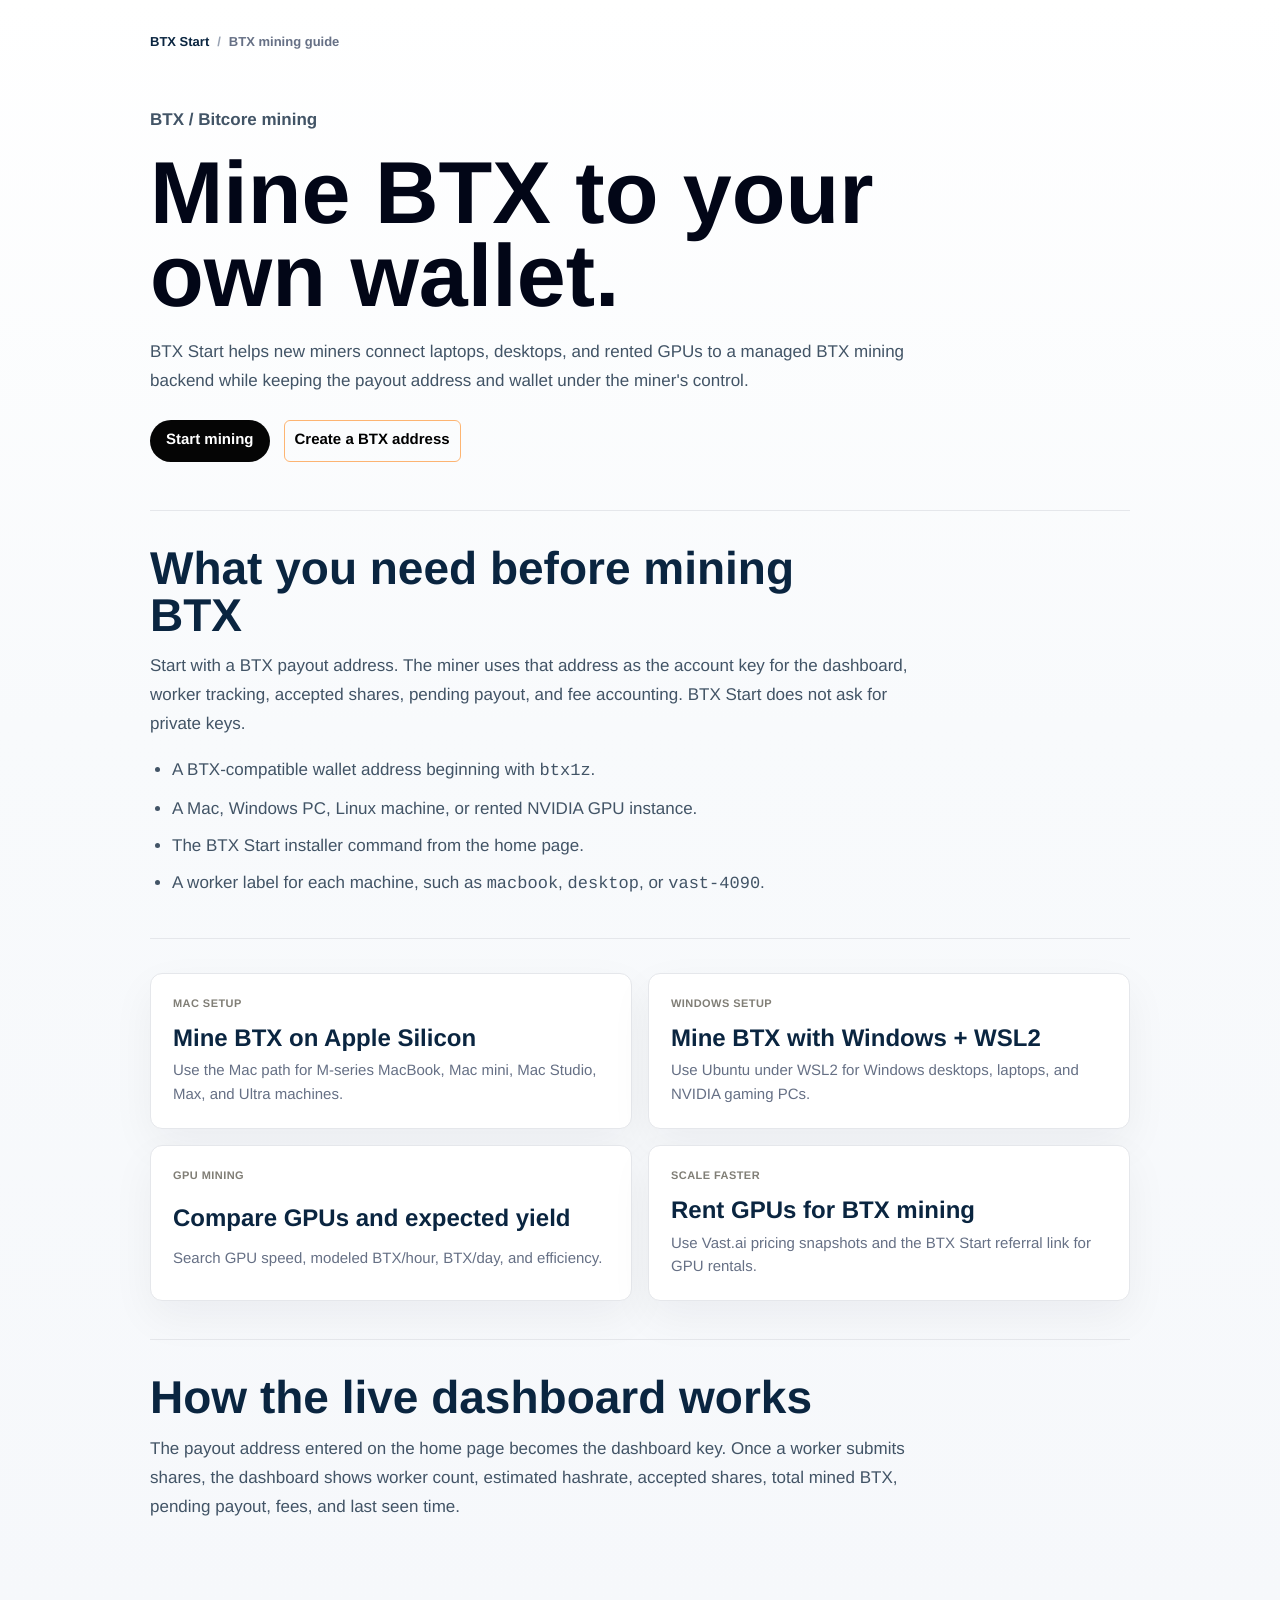
==== btx-mining.html @ f8bae94f "Add SEO landing pages for BTX mining" ====
<!doctype html>
<html lang="en">
  <head>
    <meta charset="utf-8">
    <meta name="viewport" content="width=device-width, initial-scale=1">
    <title>BTX Mining Guide | Mine Bitcore to Your Own Wallet</title>
    <meta
      name="description"
      content="A practical BTX / Bitcore mining guide covering wallets, Mac and Windows setup, GPU mining, rental GPUs, pool dashboard visibility, and self-custody."
    >
    <meta name="robots" content="index,follow,max-image-preview:large">
    <link rel="canonical" href="https://drinknile.com/btx-mining.html">
    <meta property="og:type" content="article">
    <meta property="og:url" content="https://drinknile.com/btx-mining.html">
    <meta property="og:title" content="BTX Mining Guide">
    <meta property="og:description" content="Learn how to mine BTX / Bitcore to your own wallet with BTX Start.">
    <meta property="og:image" content="https://drinknile.com/assets/og-image.png">
    <meta name="twitter:card" content="summary_large_image">
    <link rel="icon" href="assets/favicon.svg" type="image/svg+xml">
    <link rel="stylesheet" href="assets/styles.css">
    <script type="application/ld+json">
      {
        "@context": "https://schema.org",
        "@type": "Article",
        "@id": "https://drinknile.com/btx-mining.html#article",
        "headline": "BTX Mining Guide",
        "description": "A practical guide to BTX / Bitcore mining, wallets, local setup, GPUs, and rental GPU scaling.",
        "mainEntityOfPage": "https://drinknile.com/btx-mining.html",
        "dateModified": "2026-05-27",
        "author": {
          "@type": "Organization",
          "name": "BTX Start"
        },
        "publisher": {
          "@type": "Organization",
          "name": "BTX Start",
          "url": "https://drinknile.com/"
        }
      }
    </script>
    <script type="application/ld+json">
      {
        "@context": "https://schema.org",
        "@type": "BreadcrumbList",
        "itemListElement": [
          {
            "@type": "ListItem",
            "position": 1,
            "name": "BTX Start",
            "item": "https://drinknile.com/"
          },
          {
            "@type": "ListItem",
            "position": 2,
            "name": "BTX Mining Guide",
            "item": "https://drinknile.com/btx-mining.html"
          }
        ]
      }
    </script>
  </head>
  <body>
    <main class="seo-page">
      <article class="seo-article">
        <nav class="seo-breadcrumb" aria-label="Breadcrumb">
          <a href="/">BTX Start</a>
          <span>BTX mining guide</span>
        </nav>

        <header class="seo-hero">
          <p class="eyebrow">BTX / Bitcore mining</p>
          <h1>Mine BTX to your own wallet.</h1>
          <p>
            BTX Start helps new miners connect laptops, desktops, and rented GPUs to a managed BTX mining backend
            while keeping the payout address and wallet under the miner's control.
          </p>
          <div class="seo-actions">
            <a class="primary-link" href="/">Start mining</a>
            <a class="mini-link" href="WALLET_SETUP.md">Create a BTX address</a>
          </div>
        </header>

        <section>
          <h2>What you need before mining BTX</h2>
          <p>
            Start with a BTX payout address. The miner uses that address as the account key for the dashboard, worker
            tracking, accepted shares, pending payout, and fee accounting. BTX Start does not ask for private keys.
          </p>
          <ul class="seo-list">
            <li>A BTX-compatible wallet address beginning with <code>btx1z</code>.</li>
            <li>A Mac, Windows PC, Linux machine, or rented NVIDIA GPU instance.</li>
            <li>The BTX Start installer command from the home page.</li>
            <li>A worker label for each machine, such as <code>macbook</code>, <code>desktop</code>, or <code>vast-4090</code>.</li>
          </ul>
        </section>

        <section class="seo-grid">
          <a href="mine-btx-on-mac.html">
            <span class="metric-label">Mac setup</span>
            <strong>Mine BTX on Apple Silicon</strong>
            <p>Use the Mac path for M-series MacBook, Mac mini, Mac Studio, Max, and Ultra machines.</p>
          </a>
          <a href="mine-btx-on-windows.html">
            <span class="metric-label">Windows setup</span>
            <strong>Mine BTX with Windows + WSL2</strong>
            <p>Use Ubuntu under WSL2 for Windows desktops, laptops, and NVIDIA gaming PCs.</p>
          </a>
          <a href="btx-gpu-mining.html">
            <span class="metric-label">GPU mining</span>
            <strong>Compare GPUs and expected yield</strong>
            <p>Search GPU speed, modeled BTX/hour, BTX/day, and efficiency.</p>
          </a>
          <a href="rent-gpu-btx-mining.html">
            <span class="metric-label">Scale faster</span>
            <strong>Rent GPUs for BTX mining</strong>
            <p>Use Vast.ai pricing snapshots and the BTX Start referral link for GPU rentals.</p>
          </a>
        </section>

        <section>
          <h2>How the live dashboard works</h2>
          <p>
            The payout address entered on the home page becomes the dashboard key. Once a worker submits shares, the
            dashboard shows worker count, estimated hashrate, accepted shares, total mined BTX, pending payout, fees,
            and last seen time.
          </p>
        </section>
      </article>
    </main>
  </body>
</html>
---- assets/styles.css ----
:root {
  color-scheme: dark;
  --bg: #0b0f14;
  --bg-soft: #101720;
  --bg-panel: #151d26;
  --fg: #e8eef5;
  --muted: #9aa8b8;
  --quiet: #6f7d8b;
  --orange: #ff7b00;
  --orange-dark: #c65f00;
  --cyan: #34d3c8;
  --green: #5bd878;
  --amber: #d9a441;
  --line: #26313e;
  --line-strong: #3b4652;
  --shadow: rgba(0, 0, 0, 0.34);
  --max: 1120px;
}

.simple-main {
  background: var(--bg);
}

.simple-hero {
  width: min(1180px, calc(100% - 48px));
  margin: 0 auto;
  padding: 56px 0 34px;
  display: grid;
  grid-template-columns: minmax(0, 0.82fr) minmax(420px, 1.18fr);
  gap: 28px;
  align-items: start;
}

.simple-hero-copy {
  position: sticky;
  top: 86px;
  min-width: 0;
  padding-top: 18px;
}

.simple-hero h1 {
  max-width: 560px;
  margin-bottom: 16px;
  font-size: 54px;
  line-height: 1;
}

.simple-hero-copy > p:not(.eyebrow) {
  max-width: 560px;
  margin-bottom: 18px;
  color: #c8d2dd;
  font-size: 17px;
}

.backend-pill {
  display: flex;
  gap: 10px;
  align-items: flex-start;
  padding: 14px 16px;
  border: 1px solid rgba(52, 211, 200, 0.28);
  border-radius: 8px;
  background: rgba(52, 211, 200, 0.06);
  color: #c8d2dd;
}

.backend-pill strong {
  flex-shrink: 0;
  color: var(--fg);
}

.backend-pill.warning {
  border-color: rgba(217, 164, 65, 0.42);
  background: rgba(217, 164, 65, 0.08);
}

.backend-pill code {
  padding: 1px 5px;
  border: 1px solid var(--line);
  border-radius: 5px;
  background: #090d12;
}

.start-steps {
  display: grid;
  gap: 8px;
  margin: 0 0 18px;
  padding: 0;
  list-style: none;
}

.start-steps li {
  display: flex;
  align-items: center;
  gap: 10px;
  min-height: 42px;
}

.os-first-card {
  border-color: rgba(0, 0, 0, 0.1);
  background: #ffffff;
  box-shadow: 0 12px 34px rgba(0, 0, 0, 0.045);
}

.os-first-card:hover {
  border-color: rgba(249, 115, 22, 0.5);
  box-shadow: 0 12px 34px rgba(0, 0, 0, 0.045), 0 0 0 4px rgba(249, 115, 22, 0.1);
}

.os-first-card strong {
  color: #000000;
}

.os-first-card small {
  color: #666666;
}

.start-steps span {
  width: 28px;
  height: 28px;
  display: inline-flex;
  align-items: center;
  justify-content: center;
  border-radius: 50%;
  background: var(--orange);
  color: #ffffff;
  font-weight: 850;
}

.start-steps strong {
  color: var(--fg);
  font-size: 16px;
}

.mining-card {
  min-width: 0;
  padding: 22px;
  border: 1px solid var(--line-strong);
  border-radius: 8px;
  background: var(--bg-soft);
  box-shadow: 0 18px 60px var(--shadow);
}

.mining-card-header {
  display: flex;
  align-items: flex-start;
  justify-content: space-between;
  gap: 16px;
  margin-bottom: 18px;
}

.mining-card h2 {
  margin-bottom: 0;
  font-size: 28px;
  line-height: 1.08;
}

.fee-badge {
  flex-shrink: 0;
  display: inline-flex;
  align-items: center;
  min-height: 32px;
  padding: 0 10px;
  border: 1px solid rgba(91, 216, 120, 0.46);
  border-radius: 999px;
  color: var(--green);
  background: rgba(91, 216, 120, 0.08);
  font-weight: 700;
  white-space: nowrap;
}

.quick-links {
  display: flex;
  flex-wrap: wrap;
  gap: 12px;
  margin-top: 18px;
}

.quick-links a {
  color: var(--orange);
  font-weight: 700;
  text-decoration: none;
}

.quick-links a:hover {
  text-decoration: underline;
}

.status-strip,
.live-stats {
  width: min(1180px, calc(100% - 48px));
  margin: 0 auto;
  display: grid;
  grid-template-columns: repeat(4, minmax(0, 1fr));
  gap: 14px;
}

.status-strip {
  padding: 0 0 38px;
}

.status-strip article,
.live-stats article {
  min-width: 0;
  padding: 18px;
  border: 1px solid var(--line);
  border-radius: 8px;
  background: rgba(21, 29, 38, 0.72);
}

.status-strip strong,
.live-stats strong {
  display: block;
  margin-bottom: 8px;
  color: var(--fg);
  font-size: 25px;
  line-height: 1.08;
}

.status-strip article:first-child strong {
  color: var(--amber);
}

.status-strip p,
.live-stats p {
  margin-bottom: 0;
  color: var(--muted);
  font-size: 13px;
}

.reference-band {
  padding: 52px 24px;
  border-top: 1px solid var(--line);
  border-bottom: 1px solid var(--line);
  background: #0c1218;
}

.reference-band > .section-heading,
.reference-list {
  width: min(1180px, 100%);
  margin-right: auto;
  margin-left: auto;
}

.reference-list {
  display: grid;
  gap: 12px;
}

.reference-panel {
  border: 1px solid var(--line);
  border-radius: 8px;
  background: var(--bg-soft);
  overflow: hidden;
}

.reference-panel summary {
  min-height: 76px;
  display: grid;
  grid-template-columns: minmax(0, 1fr) auto;
  gap: 18px;
  align-items: center;
  padding: 18px 20px;
  cursor: pointer;
  list-style: none;
}

.reference-panel summary::-webkit-details-marker {
  display: none;
}

.reference-panel summary::after {
  content: "+";
  width: 34px;
  height: 34px;
  display: inline-flex;
  align-items: center;
  justify-content: center;
  border: 1px solid var(--line-strong);
  border-radius: 8px;
  color: var(--orange);
  font-weight: 800;
}

.reference-panel[open] summary::after {
  content: "-";
}

.reference-panel summary span {
  display: block;
  color: var(--fg);
  font-size: 18px;
  font-weight: 800;
}

.reference-panel summary small {
  display: block;
  margin-top: 4px;
  color: var(--muted);
  font-size: 13px;
}

.reference-content {
  display: grid;
  gap: 18px;
  padding: 0 20px 22px;
}

.filter-row {
  display: grid;
  grid-template-columns: minmax(260px, 1fr) minmax(180px, 240px);
  gap: 12px;
}

.filter-row label {
  display: grid;
  gap: 7px;
}

.filter-row span {
  color: var(--muted);
  font-size: 11px;
  font-weight: 700;
  letter-spacing: 0.08em;
  text-transform: uppercase;
}

.filter-row input,
.filter-row select {
  width: 100%;
  min-height: 44px;
  padding: 0 12px;
  border: 1px solid var(--line-strong);
  border-radius: 8px;
  background: #090d12;
  color: var(--fg);
  font: inherit;
}

.filter-row input:focus,
.filter-row select:focus {
  outline: none;
  border-color: var(--orange);
  box-shadow: 0 0 0 3px rgba(255, 123, 0, 0.14);
}

.backend-map {
  display: grid;
  grid-template-columns: repeat(4, minmax(0, 1fr));
  gap: 12px;
}

.backend-map article {
  min-width: 0;
  padding: 18px;
  border: 1px solid var(--line);
  border-radius: 8px;
  background: rgba(21, 29, 38, 0.72);
}

.backend-map span {
  display: block;
  margin-bottom: 12px;
  color: var(--orange);
  font: 700 12px/1 ui-monospace, "SF Mono", Menlo, Consolas, monospace;
}

.backend-map strong {
  display: block;
  margin-bottom: 7px;
  color: var(--fg);
}

.backend-map p,
.fine-print {
  margin-bottom: 0;
  color: var(--muted);
  font-size: 13px;
}

.live-stats {
  padding: 38px 0 54px;
}

@media (max-width: 980px) {
  .simple-hero,
  .status-strip,
  .live-stats {
    width: calc(100% - 32px);
  }

  .simple-hero {
    grid-template-columns: 1fr;
    padding-top: 36px;
  }

  .simple-hero-copy {
    position: static;
    padding-top: 0;
  }

  .simple-hero h1 {
    font-size: 42px;
  }

  .status-strip,
  .live-stats,
  .backend-map {
    grid-template-columns: repeat(2, minmax(0, 1fr));
  }
}

@media (max-width: 680px) {
  .simple-hero h1 {
    font-size: 36px;
  }

  .backend-pill,
  .mining-card-header {
    display: grid;
  }

  .status-strip,
  .live-stats,
  .backend-map,
  .filter-row {
    grid-template-columns: 1fr;
  }

  .reference-band {
    padding-right: 16px;
    padding-left: 16px;
  }

  .reference-panel summary {
    grid-template-columns: 1fr;
    gap: 12px;
  }
}

* {
  box-sizing: border-box;
}

html {
  scroll-behavior: smooth;
}

body {
  margin: 0;
  background: var(--bg);
  color: var(--fg);
  font: 15px/1.5 -apple-system, BlinkMacSystemFont, "Segoe UI", Roboto, Helvetica, Arial, sans-serif;
  overflow-x: hidden;
  text-rendering: optimizeLegibility;
}

a {
  color: inherit;
}

code,
pre,
table {
  font-family: ui-monospace, "SF Mono", Menlo, Consolas, monospace;
}

.topnav {
  position: sticky;
  top: 0;
  z-index: 20;
  display: flex;
  align-items: center;
  min-height: 60px;
  padding: 0 28px;
  gap: 24px;
  background: rgba(12, 17, 23, 0.88);
  border-bottom: 1px solid var(--line);
  backdrop-filter: blur(18px);
}

.brand,
.nav-links,
.nav-actions {
  display: flex;
  align-items: center;
}

.brand {
  gap: 10px;
  color: var(--fg);
  font-weight: 700;
  text-decoration: none;
  letter-spacing: 0;
}

.brand-mark {
  width: 14px;
  height: 14px;
  display: inline-block;
  background:
    linear-gradient(90deg, transparent 43%, rgba(0, 0, 0, 0.3) 43% 57%, transparent 57%),
    linear-gradient(0deg, transparent 43%, rgba(0, 0, 0, 0.3) 43% 57%, transparent 57%),
    var(--orange);
  box-shadow: 0 0 18px rgba(255, 123, 0, 0.45);
}

.nav-links {
  gap: 2px;
  flex: 1;
}

.nav-links a,
.nav-actions a {
  min-height: 42px;
  display: inline-flex;
  align-items: center;
  padding: 0 12px;
  color: var(--muted);
  text-decoration: none;
  font-size: 14px;
  border-radius: 6px;
}

.nav-links a:hover,
.nav-actions a:hover {
  color: var(--fg);
  background: rgba(255, 255, 255, 0.04);
}

.nav-links a[aria-current="page"] {
  color: var(--orange);
}

.nav-actions {
  gap: 4px;
}

.hero {
  position: relative;
  isolation: isolate;
  min-height: min(720px, 72vh);
  display: grid;
  align-items: center;
  overflow: hidden;
  border-bottom: 1px solid var(--line);
  background:
    linear-gradient(180deg, rgba(10, 14, 19, 0.4), var(--bg) 96%),
    #0c1117;
}

.hero-canvas {
  position: absolute;
  inset: 0;
  width: 100%;
  height: 100%;
  z-index: -2;
}

.hero::after {
  content: "";
  position: absolute;
  inset: 0;
  z-index: -1;
  background:
    linear-gradient(90deg, rgba(11, 15, 20, 0.96) 0%, rgba(11, 15, 20, 0.72) 48%, rgba(11, 15, 20, 0.88) 100%),
    repeating-linear-gradient(0deg, transparent 0 39px, rgba(255, 255, 255, 0.035) 40px);
  pointer-events: none;
}

.hero-shell {
  width: min(var(--max), calc(100% - 48px));
  margin: 0 auto;
  padding: 88px 0 122px;
}

.eyebrow {
  margin: 0 0 10px;
  color: var(--cyan);
  font-size: 12px;
  font-weight: 700;
  letter-spacing: 0.08em;
  text-transform: uppercase;
}

h1,
h2,
h3,
p {
  margin-top: 0;
}

h1 {
  max-width: 690px;
  margin-bottom: 18px;
  font-size: clamp(44px, 7vw, 78px);
  line-height: 0.96;
  letter-spacing: 0;
}

h2 {
  margin-bottom: 12px;
  font-size: clamp(28px, 4vw, 46px);
  line-height: 1.04;
  letter-spacing: 0;
}

h3 {
  margin-bottom: 8px;
  font-size: 17px;
  letter-spacing: 0;
}

.hero-copy {
  max-width: 640px;
  margin-bottom: 26px;
  color: #c8d2dd;
  font-size: 18px;
}

.hero-actions,
.link-row,
.footer-links {
  display: flex;
  align-items: center;
  flex-wrap: wrap;
  gap: 12px;
}

.button,
.icon-button {
  min-height: 44px;
  display: inline-flex;
  align-items: center;
  justify-content: center;
  padding: 0 18px;
  border-radius: 8px;
  font: inherit;
  font-weight: 700;
  text-decoration: none;
  cursor: pointer;
  transition: transform 150ms ease, background 150ms ease, border-color 150ms ease, color 150ms ease;
}

.button:hover,
.icon-button:hover {
  transform: translateY(-1px);
}

.button.primary {
  background: var(--orange);
  border: 1px solid var(--orange);
  color: #111820;
}

.button.primary:hover {
  background: #ff922e;
}

.button.secondary {
  background: rgba(255, 255, 255, 0.04);
  border: 1px solid var(--line-strong);
  color: var(--fg);
}

.button.secondary:hover {
  border-color: var(--cyan);
}

.hero-telemetry {
  position: absolute;
  right: max(24px, calc((100vw - var(--max)) / 2));
  bottom: 30px;
  width: min(520px, calc(100% - 48px));
  display: grid;
  grid-template-columns: repeat(3, 1fr);
  background: rgba(16, 23, 32, 0.76);
  border: 1px solid var(--line-strong);
  border-radius: 8px;
  box-shadow: 0 18px 48px var(--shadow);
  backdrop-filter: blur(14px);
}

.hero-telemetry div {
  min-width: 0;
  padding: 18px 18px 16px;
  border-right: 1px solid var(--line);
}

.hero-telemetry div:last-child {
  border-right: 0;
}

.metric-label {
  display: block;
  margin-bottom: 6px;
  color: var(--quiet);
  font-size: 11px;
  font-weight: 700;
  letter-spacing: 0.08em;
  text-transform: uppercase;
}

.hero-telemetry strong,
.stat-card strong {
  display: block;
  color: var(--fg);
  font-size: 30px;
  line-height: 1.05;
  letter-spacing: 0;
}

main {
  background:
    linear-gradient(180deg, rgba(255, 255, 255, 0.02), transparent 240px),
    var(--bg);
}

.band {
  padding: 74px 24px;
  border-bottom: 1px solid var(--line);
}

.section-inner {
  width: min(var(--max), 100%);
  margin: 0 auto;
}

.section-heading {
  max-width: 720px;
  margin-bottom: 28px;
}

.section-heading p,
.split-heading p,
.fact-list p,
.reason-card p,
.footer p {
  color: var(--muted);
}

.section-heading.compact {
  margin-bottom: 24px;
}

.quickstart {
  background: var(--bg-soft);
}

.local-band {
  background:
    linear-gradient(90deg, rgba(52, 211, 200, 0.04), transparent 48%),
    #0b1016;
}

.mac-band {
  background:
    linear-gradient(90deg, rgba(91, 216, 120, 0.045), transparent 46%),
    #0c1218;
}

.operational-band {
  background:
    linear-gradient(90deg, rgba(52, 211, 200, 0.04), transparent 46%),
    #0a0f15;
}

.treasury-band {
  background:
    linear-gradient(90deg, rgba(255, 123, 0, 0.05), transparent 44%),
    #101720;
}

.flow-grid {
  display: grid;
  grid-template-columns: repeat(4, minmax(0, 1fr));
  gap: 12px;
  margin-bottom: 22px;
}

.flow-grid article,
.friction-grid article {
  min-width: 0;
  padding: 16px;
  background: rgba(21, 29, 38, 0.72);
  border: 1px solid var(--line);
  border-radius: 8px;
}

.flow-grid span {
  display: block;
  margin-bottom: 10px;
  color: var(--orange);
  font: 700 12px/1 ui-monospace, "SF Mono", Menlo, Consolas, monospace;
}

.flow-grid strong {
  display: block;
  margin-bottom: 6px;
  color: var(--fg);
}

.flow-grid p {
  margin-bottom: 0;
  color: var(--muted);
  font-size: 13px;
}

.friction-grid {
  display: grid;
  grid-template-columns: repeat(4, minmax(0, 1fr));
  gap: 12px;
  margin-bottom: 22px;
}

.friction-grid article {
  border-color: rgba(52, 211, 200, 0.26);
}

.friction-grid strong {
  display: block;
  margin-bottom: 6px;
  color: var(--cyan);
}

.friction-grid p {
  margin-bottom: 0;
  color: var(--muted);
  font-size: 13px;
}

.command-panel {
  display: grid;
  grid-template-columns: 1fr auto;
  align-items: stretch;
  gap: 10px;
  padding: 12px;
  background: #090d12;
  border: 1px solid var(--line-strong);
  border-radius: 8px;
  box-shadow: 0 18px 60px var(--shadow);
}

.command-block {
  display: grid;
  gap: 10px;
  margin-top: 16px;
}

.command-block h3 {
  margin-bottom: 4px;
}

.command-block p {
  max-width: 760px;
  margin-bottom: 0;
  color: var(--muted);
}

.os-first {
  display: grid;
  grid-template-columns: repeat(2, minmax(0, 1fr));
  gap: 12px;
  margin-bottom: 14px;
}

.os-first-card {
  min-width: 0;
  display: grid;
  gap: 8px;
  padding: 18px;
  border: 1px solid var(--line-strong);
  border-radius: 8px;
  background: var(--bg-panel);
  color: var(--fg);
  text-decoration: none;
}

.os-first-card:hover {
  border-color: var(--orange);
  box-shadow: 0 0 0 3px rgba(255, 123, 0, 0.12);
}

.os-first-card span {
  color: var(--orange);
  font-size: 13px;
  font-weight: 850;
  letter-spacing: 0.08em;
  text-transform: uppercase;
}

.os-first-card strong {
  display: block;
  color: var(--fg);
  font-size: 26px;
  line-height: 1.05;
}

.os-first-card small {
  color: var(--muted);
  font-size: 13px;
  line-height: 1.4;
}

.wallet-first {
  display: grid;
  grid-template-columns: minmax(0, 1fr) auto;
  gap: 16px;
  align-items: center;
  margin-bottom: 16px;
  padding: 16px;
  background: rgba(255, 123, 0, 0.06);
  border: 1px solid rgba(255, 123, 0, 0.26);
  border-radius: 8px;
}

.wallet-first h3 {
  margin-bottom: 6px;
}

.wallet-first p {
  margin-bottom: 0;
  color: var(--muted);
  font-size: 13px;
}

.primary-link {
  min-height: 42px;
  display: inline-flex;
  align-items: center;
  justify-content: center;
  padding: 0 16px;
  border-radius: 8px;
  background: var(--orange);
  color: #ffffff;
  font-weight: 800;
  text-decoration: none;
  white-space: nowrap;
}

.primary-link:hover {
  background: var(--orange-dark);
}

.address-builder {
  display: grid;
  gap: 8px;
  margin-bottom: 14px;
}

.address-builder.compact-input {
  max-width: 420px;
}

.address-builder span {
  color: var(--muted);
  font-size: 11px;
  font-weight: 700;
  letter-spacing: 0.08em;
  text-transform: uppercase;
}

.address-builder input {
  width: 100%;
  min-height: 46px;
  padding: 0 14px;
  border: 1px solid var(--line-strong);
  border-radius: 8px;
  background: #090d12;
  color: var(--fg);
  font: 14px/1.4 ui-monospace, "SF Mono", Menlo, Consolas, monospace;
  outline: none;
}

.address-builder input:focus {
  border-color: var(--orange);
  box-shadow: 0 0 0 3px rgba(255, 123, 0, 0.14);
}

.address-builder small {
  color: var(--quiet);
  font-size: 12px;
}

.address-builder[data-valid="false"] small {
  color: var(--amber);
}

.address-builder[data-valid="true"] small {
  color: var(--green);
}

.command-panel code {
  min-width: 0;
  display: flex;
  align-items: center;
  padding: 14px 16px;
  overflow-x: auto;
  color: #dce7f2;
  white-space: nowrap;
}

.icon-button {
  border: 1px solid var(--line-strong);
  background: var(--bg-panel);
  color: var(--fg);
}

.icon-button[data-copied="true"] {
  border-color: rgba(91, 216, 120, 0.8);
  color: var(--green);
}

.personal-dashboard {
  display: grid;
  gap: 14px;
  margin-top: 18px;
  padding: 18px;
  background: rgba(21, 29, 38, 0.72);
  border: 1px solid var(--line);
  border-radius: 8px;
}

.personal-dashboard-header {
  display: flex;
  align-items: start;
  justify-content: space-between;
  gap: 14px;
}

.personal-dashboard-header h3 {
  margin-bottom: 0;
}

.personal-dashboard > p {
  margin-bottom: 0;
  color: var(--muted);
  font-size: 13px;
}

.dashboard-metrics {
  display: grid;
  grid-template-columns: repeat(3, minmax(0, 1fr));
  gap: 10px;
}

.dashboard-metrics article {
  min-width: 0;
  padding: 14px;
  background: #090d12;
  border: 1px solid var(--line);
  border-radius: 8px;
}

.dashboard-metrics strong {
  display: block;
  color: var(--fg);
  font-size: 18px;
  line-height: 1.15;
  overflow-wrap: anywhere;
}

.dashboard-worker-list {
  display: grid;
  gap: 8px;
  min-height: 44px;
  padding: 12px;
  color: var(--muted);
  background: #090d12;
  border: 1px solid var(--line);
  border-radius: 8px;
  font-size: 13px;
}

.dashboard-worker-list div {
  display: flex;
  align-items: center;
  justify-content: space-between;
  gap: 10px;
  padding-bottom: 8px;
  border-bottom: 1px solid var(--line);
}

.dashboard-worker-list div:last-child {
  padding-bottom: 0;
  border-bottom: 0;
}

.dashboard-worker-list strong {
  color: var(--fg);
  overflow-wrap: anywhere;
}

.link-row {
  margin-top: 16px;
}

.link-row a,
.text-link,
.footer-links a {
  color: var(--orange);
  font-weight: 700;
  text-decoration: none;
}

.link-row a:hover,
.text-link:hover,
.footer-links a:hover {
  text-decoration: underline;
}

.stats-band {
  background: #0c1218;
}

.agent-band {
  background:
    linear-gradient(90deg, rgba(255, 123, 0, 0.045), transparent 42%),
    #0a0f15;
}

.tracking-band {
  background: #0c1218;
}

.transparency-band {
  background:
    linear-gradient(90deg, rgba(52, 211, 200, 0.035), transparent 42%),
    #0b1016;
}

.fee-model-band {
  background:
    linear-gradient(90deg, rgba(255, 123, 0, 0.055), transparent 45%),
    #101720;
}

.operating-model-band {
  background:
    linear-gradient(90deg, rgba(91, 216, 120, 0.04), transparent 46%),
    #0b1016;
}

.release-band {
  background:
    linear-gradient(90deg, rgba(91, 216, 120, 0.04), transparent 44%),
    #0c1218;
}

.gpu-ranking-band {
  background:
    linear-gradient(90deg, rgba(52, 211, 200, 0.045), transparent 44%),
    #0a0f15;
}

.vast-band {
  background:
    linear-gradient(90deg, rgba(255, 123, 0, 0.05), transparent 46%),
    #0c1117;
}

.local-grid,
.mac-grid {
  display: grid;
  grid-template-columns: repeat(3, minmax(0, 1fr));
  gap: 14px;
  margin-bottom: 18px;
}

.os-setup-grid {
  grid-template-columns: repeat(2, minmax(0, 1fr));
}

.setup-choice-grid {
  display: grid;
  grid-template-columns: repeat(2, minmax(0, 1fr));
  gap: 14px;
}

.setup-choice-card {
  min-width: 0;
  padding: 18px;
  background: var(--bg-panel);
  border: 1px solid var(--line);
  border-radius: 8px;
}

.setup-choice-card strong {
  display: block;
  margin-bottom: 8px;
  color: var(--fg);
  font-size: 24px;
  line-height: 1.05;
}

.setup-choice-card p {
  margin-bottom: 12px;
  color: var(--muted);
}

.local-card,
.mac-card {
  min-width: 0;
  padding: 22px;
  background: var(--bg-panel);
  border: 1px solid var(--line);
  border-radius: 8px;
}

.local-card.emphasis,
.mac-card.emphasis {
  border-color: rgba(91, 216, 120, 0.5);
  box-shadow: inset 0 0 0 1px rgba(91, 216, 120, 0.12);
}

.mac-card.warning {
  border-color: rgba(217, 164, 65, 0.48);
}

.local-card strong,
.mac-card strong {
  display: block;
  margin-bottom: 10px;
  color: var(--cyan);
  font-size: 30px;
  line-height: 1;
}

.local-card.emphasis strong,
.mac-card.emphasis strong {
  color: var(--green);
}

.mac-card.warning strong {
  color: var(--amber);
}

.local-card p,
.mac-card p {
  margin-bottom: 0;
  color: var(--muted);
}

.setup-list {
  display: grid;
  gap: 8px;
  margin: 14px 0 0;
  padding-left: 20px;
  color: var(--muted);
  font-size: 14px;
  line-height: 1.55;
}

.setup-list li::marker {
  color: var(--orange);
  font-weight: 800;
}

.local-card code,
.mac-card code {
  padding: 2px 5px;
  border: 1px solid var(--line);
  border-radius: 5px;
  background: #090d12;
  color: #dce7f2;
  white-space: nowrap;
}

.local-steps {
  display: grid;
  grid-template-columns: repeat(4, minmax(0, 1fr));
  gap: 12px;
  margin-bottom: 18px;
}

.local-steps article {
  min-width: 0;
  padding: 18px;
  background: rgba(21, 29, 38, 0.72);
  border: 1px solid var(--line);
  border-radius: 8px;
}

.local-steps span {
  display: block;
  margin-bottom: 12px;
  color: var(--orange);
  font: 700 12px/1 ui-monospace, "SF Mono", Menlo, Consolas, monospace;
}

.local-steps h3 {
  margin-bottom: 6px;
}

.local-steps p {
  margin-bottom: 0;
  color: var(--muted);
  font-size: 13px;
}

.local-command-grid {
  display: grid;
  grid-template-columns: repeat(2, minmax(0, 1fr));
  gap: 16px;
}

.local-command-grid .command-block {
  margin-top: 0;
}

.os-command-grid {
  display: grid;
  grid-template-columns: repeat(2, minmax(0, 1fr));
  gap: 16px;
}

.setup-os-panel {
  min-width: 0;
  padding: 20px;
  background: rgba(21, 29, 38, 0.72);
  border: 1px solid var(--line);
  border-radius: 8px;
}

.setup-os-panel-header {
  margin-bottom: 14px;
}

.setup-os-panel-header h3 {
  margin-bottom: 0;
}

.setup-os-panel .command-block:first-of-type {
  margin-top: 0;
}

.setup-os-panel > summary {
  display: grid;
  grid-template-columns: minmax(0, 1fr) auto;
  gap: 10px;
  align-items: center;
  cursor: pointer;
  list-style: none;
}

.setup-os-panel > summary::-webkit-details-marker {
  display: none;
}

.setup-os-panel > summary::after {
  content: "+";
  width: 28px;
  height: 28px;
  display: inline-flex;
  align-items: center;
  justify-content: center;
  border: 1px solid var(--line);
  border-radius: 8px;
  color: var(--orange);
  font-weight: 850;
}

.setup-os-panel[open] > summary::after {
  content: "-";
}

.setup-os-panel > summary span {
  color: var(--fg);
  font-weight: 850;
}

.setup-os-panel > summary small {
  color: var(--muted);
}

.os-command-grid.compact .command-block {
  margin-top: 16px;
}

.mac-steps {
  margin-top: 4px;
}

.tracking-grid {
  display: grid;
  grid-template-columns: repeat(4, minmax(0, 1fr));
  gap: 14px;
}

.status-grid,
.treasury-grid,
.tracker-grid,
.seo-faq-grid,
.profile-metrics,
.vast-summary {
  display: grid;
  grid-template-columns: repeat(3, minmax(0, 1fr));
  gap: 14px;
}

.seo-faq-grid {
  grid-template-columns: repeat(2, minmax(0, 1fr));
}

.seo-faq-grid article {
  min-width: 0;
  padding: 22px;
  background: var(--bg-panel);
  border: 1px solid var(--line);
  border-radius: 8px;
}

.seo-faq-grid h3 {
  margin-bottom: 8px;
}

.seo-faq-grid p {
  margin-bottom: 0;
  color: var(--muted);
}

.profile-metrics,
.vast-summary {
  grid-template-columns: repeat(4, minmax(0, 1fr));
  margin-bottom: 14px;
}

.vast-summary {
  grid-template-columns: repeat(5, minmax(0, 1fr));
}

.status-card,
.treasury-card,
.tracker-grid article,
.profile-metric {
  min-width: 0;
  padding: 22px;
  background: var(--bg-panel);
  border: 1px solid var(--line);
  border-radius: 8px;
}

.treasury-card.highlight {
  border-color: rgba(255, 123, 0, 0.56);
  box-shadow: inset 0 0 0 1px rgba(255, 123, 0, 0.14);
}

.status-card.positive {
  border-color: rgba(91, 216, 120, 0.42);
}

.status-card.warning {
  border-color: rgba(217, 164, 65, 0.42);
}

.status-card strong {
  display: block;
  margin-bottom: 10px;
  font-size: 28px;
  line-height: 1;
}

.treasury-card strong {
  display: block;
  margin-bottom: 10px;
  color: var(--orange);
  font-size: 28px;
  line-height: 1;
}

.status-card.positive strong {
  color: var(--green);
}

.status-card.warning strong {
  color: var(--amber);
}

.status-card p,
.treasury-card p,
.tracker-grid p,
.profile-metric p {
  margin-bottom: 0;
  color: var(--muted);
}

.profile-metric strong {
  display: block;
  margin-bottom: 10px;
  color: var(--cyan);
  font-size: 28px;
  line-height: 1;
}

.treasury-card p + p {
  margin-top: 12px;
}

.treasury-card dl {
  display: grid;
  gap: 12px;
  margin: 16px 0 0;
}

.treasury-card dt {
  margin-bottom: 4px;
  color: var(--quiet);
  font-size: 11px;
  font-weight: 700;
  letter-spacing: 0.08em;
  text-transform: uppercase;
}

.treasury-card dd {
  min-width: 0;
  margin: 0;
}

.treasury-card code {
  display: block;
  width: 100%;
  max-width: 100%;
  overflow-x: auto;
  padding: 10px;
  border: 1px solid var(--line);
  border-radius: 6px;
  background: #090d12;
  color: #dce7f2;
  font-size: 12px;
  white-space: nowrap;
}

.personal-tracker {
  margin-top: 28px;
  padding-top: 28px;
  border-top: 1px solid var(--line);
}

.personal-tracker .section-heading {
  margin-bottom: 14px;
}

.personal-tracker h3 {
  margin-bottom: 0;
  font-size: 24px;
}

.tracker-grid code {
  min-width: 0;
  display: block;
  padding: 10px;
  overflow-x: auto;
  border: 1px solid var(--line);
  border-radius: 6px;
  background: #090d12;
  color: #dce7f2;
  font-size: 12px;
  white-space: nowrap;
}

.tracking-card {
  min-width: 0;
  min-height: 210px;
  display: flex;
  flex-direction: column;
  gap: 10px;
  padding: 20px;
  background: var(--bg-panel);
  border: 1px solid var(--line);
  border-radius: 8px;
}

.tracking-card p {
  margin-bottom: 0;
  color: var(--muted);
}

.tracking-card code {
  display: block;
  margin-top: auto;
  padding: 10px;
  overflow-x: auto;
  border: 1px solid var(--line);
  border-radius: 6px;
  background: #090d12;
  color: #dce7f2;
  font-size: 12px;
  white-space: nowrap;
}

.copy-row {
  display: grid;
  grid-template-columns: minmax(0, 1fr) auto;
  gap: 8px;
  align-items: stretch;
  margin-top: auto;
}

.copy-row code {
  margin-top: 0;
}

.mini-copy {
  min-height: 38px;
  padding: 0 12px;
  border: 1px solid var(--line-strong);
  border-radius: 6px;
  background: #111923;
  color: var(--fg);
  font: 700 12px/1 -apple-system, BlinkMacSystemFont, "Segoe UI", Roboto, Helvetica, Arial, sans-serif;
  cursor: pointer;
}

.mini-copy[data-copied="true"] {
  border-color: rgba(91, 216, 120, 0.8);
  color: var(--green);
}

.transparency-grid {
  display: grid;
  grid-template-columns: repeat(2, minmax(0, 1fr));
  gap: 14px;
}

.transparency-card {
  min-width: 0;
  padding: 22px;
  background: var(--bg-panel);
  border: 1px solid var(--line);
  border-radius: 8px;
}

.transparency-card *,
.transparency-card dl > div,
.transparency-card dd {
  min-width: 0;
}

.transparency-card ul,
.transparency-card dl {
  margin: 0;
}

.transparency-card ul {
  padding-left: 18px;
  color: var(--muted);
}

.transparency-card li {
  margin: 8px 0;
}

.transparency-card dl {
  display: grid;
  gap: 14px;
}

.transparency-card dt {
  margin-bottom: 4px;
  color: var(--quiet);
  font-size: 11px;
  font-weight: 700;
  letter-spacing: 0.08em;
  text-transform: uppercase;
}

.transparency-card dd {
  margin: 0;
  color: var(--fg);
}

.transparency-card dd code {
  display: block;
  width: 100%;
  max-width: 100%;
  overflow-x: auto;
  padding: 10px;
  border: 1px solid var(--line);
  border-radius: 6px;
  background: #090d12;
  color: #dce7f2;
  font-size: 12px;
  white-space: nowrap;
}

.service-list {
  padding-left: 0 !important;
  list-style: none;
}

.service-list li {
  display: flex;
  justify-content: space-between;
  gap: 16px;
  padding-bottom: 8px;
  border-bottom: 1px solid var(--line);
}

.service-list li:last-child {
  border-bottom: 0;
}

.service-list a {
  color: var(--orange);
  font-weight: 700;
  text-decoration: none;
}

.service-list span {
  color: var(--quiet);
}

.fee-model-grid {
  display: grid;
  grid-template-columns: repeat(3, minmax(0, 1fr));
  gap: 14px;
}

.operating-grid {
  display: grid;
  grid-template-columns: repeat(4, minmax(0, 1fr));
  gap: 14px;
  margin-bottom: 14px;
}

.fee-model-card,
.release-card,
.operating-card {
  min-width: 0;
  padding: 22px;
  background: var(--bg-panel);
  border: 1px solid var(--line);
  border-radius: 8px;
}

.release-grid {
  display: grid;
  grid-template-columns: repeat(3, minmax(0, 1fr));
  gap: 14px;
  margin-bottom: 14px;
}

.release-card strong {
  display: block;
  margin-bottom: 10px;
  color: var(--green);
  font-size: 32px;
  line-height: 1;
}

.release-card p {
  margin-bottom: 0;
  color: var(--muted);
}

.fee-model-card.emphasis {
  border-color: rgba(255, 123, 0, 0.62);
  box-shadow: inset 0 0 0 1px rgba(255, 123, 0, 0.18);
}

.operating-card.emphasis {
  border-color: rgba(91, 216, 120, 0.58);
  box-shadow: inset 0 0 0 1px rgba(91, 216, 120, 0.16);
}

.fee-model-card strong,
.operating-card strong {
  display: block;
  margin-bottom: 10px;
  color: var(--fg);
  font-size: 34px;
  line-height: 1;
}

.fee-model-card.emphasis strong {
  color: var(--orange);
}

.operating-card.emphasis strong {
  color: var(--green);
}

.fee-model-card p,
.operating-card p {
  margin-bottom: 0;
  color: var(--muted);
}

.formula-panel {
  margin-top: 14px;
  padding: 22px;
  background: #090d12;
  border: 1px solid var(--line);
  border-radius: 8px;
}

.compact-formula {
  margin-bottom: 16px;
}

.formula-panel p {
  color: var(--muted);
}

.formula-panel p:last-child {
  margin-bottom: 0;
}

.formula-panel code {
  padding: 2px 6px;
  border: 1px solid var(--line);
  border-radius: 5px;
  background: #111923;
  color: #dce7f2;
  white-space: nowrap;
}

.elasticity-row {
  display: grid;
  grid-template-columns: repeat(4, minmax(0, 1fr));
  gap: 8px;
  margin: 16px 0;
}

.elasticity-row span {
  min-width: 0;
  padding: 10px;
  border: 1px solid var(--line);
  border-radius: 6px;
  color: var(--cyan);
  font: 700 12px/1.2 ui-monospace, "SF Mono", Menlo, Consolas, monospace;
  text-align: center;
}

.gpu-ranking-controls {
  display: grid;
  grid-template-columns: minmax(260px, 1fr) minmax(170px, 220px) auto;
  gap: 14px;
  align-items: end;
  margin: 18px 0 14px;
}

.gpu-ranking-controls label {
  display: grid;
  gap: 8px;
}

.gpu-ranking-controls label span {
  color: var(--quiet);
  font-size: 11px;
  font-weight: 700;
  letter-spacing: 0.08em;
  text-transform: uppercase;
}

.gpu-ranking-controls input,
.gpu-ranking-controls select {
  width: 100%;
  min-height: 44px;
  padding: 0 12px;
  border: 1px solid var(--line-strong);
  border-radius: 8px;
  background: #090d12;
  color: var(--fg);
  font: inherit;
  outline: none;
}

.gpu-ranking-controls input:focus,
.gpu-ranking-controls select:focus {
  border-color: var(--cyan);
  box-shadow: 0 0 0 3px rgba(52, 211, 200, 0.12);
}

.gpu-table table {
  min-width: 1040px;
}

.operating-table table {
  min-width: 920px;
}

.vast-table table {
  min-width: 1060px;
}

.operating-table td strong,
.operating-table td span {
  display: block;
}

.operating-table td strong {
  margin-bottom: 4px;
  color: var(--fg);
}

.operating-table td span {
  color: var(--quiet);
  font-size: 12px;
}

.gpu-table td strong,
.gpu-table td span,
.gpu-table td small {
  display: block;
}

.gpu-table td strong {
  margin-bottom: 4px;
  color: var(--fg);
}

.gpu-table td span {
  color: var(--quiet);
}

.gpu-table td small {
  margin-top: 4px;
  color: var(--quiet);
}

.confidence {
  width: fit-content;
  padding: 4px 7px;
  border: 1px solid rgba(52, 211, 200, 0.28);
  border-radius: 999px;
  color: var(--cyan) !important;
  font: 700 11px/1 ui-monospace, "SF Mono", Menlo, Consolas, monospace;
  text-transform: uppercase;
}

.agent-loop {
  display: grid;
  gap: 12px;
}

.agent-loop article {
  display: grid;
  grid-template-columns: 44px 1fr;
  column-gap: 16px;
  padding: 18px;
  background: rgba(21, 29, 38, 0.78);
  border: 1px solid var(--line);
  border-radius: 8px;
}

.agent-loop span {
  grid-row: span 2;
  color: var(--orange);
  font: 700 13px/1 ui-monospace, "SF Mono", Menlo, Consolas, monospace;
}

.agent-loop h3 {
  margin-bottom: 5px;
}

.agent-loop p {
  margin-bottom: 0;
  color: var(--muted);
}

.split-heading {
  display: flex;
  align-items: end;
  justify-content: space-between;
  gap: 24px;
  margin-bottom: 24px;
}

.status-text {
  margin: 0;
  color: var(--quiet);
  font-size: 13px;
  text-align: right;
}

.stat-grid,
.reason-grid {
  display: grid;
  grid-template-columns: repeat(4, minmax(0, 1fr));
  gap: 14px;
}

.stat-card,
.reason-card,
.fact-list article {
  min-width: 0;
  padding: 22px;
  background: var(--bg-panel);
  border: 1px solid var(--line);
  border-radius: 8px;
}

.stat-card {
  min-height: 142px;
  display: flex;
  flex-direction: column;
  justify-content: space-between;
}

.stat-card:nth-child(2) strong {
  color: var(--orange);
}

.stat-card:nth-child(3) strong {
  color: var(--cyan);
}

.stat-card:nth-child(4) strong {
  color: var(--green);
}

.two-column {
  display: grid;
  grid-template-columns: minmax(260px, 0.85fr) minmax(0, 1.15fr);
  gap: 56px;
  align-items: start;
}

.sticky-heading {
  position: sticky;
  top: 92px;
  margin-bottom: 0;
}

.fact-list {
  display: grid;
  gap: 14px;
}

.fact-list article {
  background: transparent;
}

.fact-list h3,
.reason-card h3 {
  color: var(--fg);
}

.reason-grid {
  grid-template-columns: repeat(2, minmax(0, 1fr));
}

.reason-card {
  min-height: 164px;
}

.tuning-band {
  background: var(--bg-soft);
}

.table-wrap {
  width: 100%;
  max-width: 100%;
  overflow-x: auto;
  overflow-y: hidden;
  border: 1px solid var(--line);
  border-radius: 8px;
}

.compatibility-table table {
  min-width: 780px;
}

table {
  width: 100%;
  min-width: 720px;
  border-collapse: collapse;
  background: #0d131a;
}

th,
td {
  padding: 14px 16px;
  border-bottom: 1px solid var(--line);
  text-align: left;
  font-size: 13px;
}

th {
  color: var(--quiet);
  background: #101720;
  font-size: 11px;
  font-weight: 700;
  letter-spacing: 0.08em;
  text-transform: uppercase;
}

.mini-link {
  display: inline-flex;
  align-items: center;
  justify-content: center;
  min-height: 34px;
  padding: 0 10px;
  border: 1px solid rgba(255, 123, 0, 0.55);
  border-radius: 6px;
  color: var(--orange);
  font-weight: 700;
  text-decoration: none;
  white-space: nowrap;
}

.mini-link:hover {
  border-color: var(--orange);
  background: rgba(255, 123, 0, 0.08);
}

tr:last-child td {
  border-bottom: 0;
}

.notice-band {
  padding: 34px 24px;
  background: #11171e;
}

.notice {
  display: flex;
  gap: 12px;
  align-items: center;
  color: #efd7a0;
}

.notice strong {
  color: var(--amber);
}

.footer {
  width: min(var(--max), calc(100% - 48px));
  margin: 0 auto;
  padding: 34px 0 44px;
  color: var(--muted);
  font-size: 13px;
}

.footer-links {
  margin-bottom: 10px;
}

@media (prefers-reduced-motion: reduce) {
  html {
    scroll-behavior: auto;
  }

  *,
  *::before,
  *::after {
    animation-duration: 1ms !important;
    transition-duration: 1ms !important;
  }
}

@media (max-width: 920px) {
  .topnav {
    position: static;
    flex-wrap: wrap;
    padding: 12px 18px;
    gap: 8px 18px;
  }

  .nav-links {
    order: 3;
    flex-basis: 100%;
    overflow-x: auto;
  }

  .nav-actions {
    margin-left: auto;
  }

  .hero {
    min-height: 690px;
  }

  .hero-shell {
    width: min(var(--max), calc(100% - 36px));
    padding: 64px 0 172px;
  }

  .hero-telemetry {
    left: 18px;
    right: 18px;
    bottom: 24px;
    width: auto;
  }

  .stat-grid,
  .tracking-grid,
  .local-grid,
  .os-setup-grid,
  .setup-choice-grid,
  .mac-grid,
  .local-steps,
  .local-command-grid,
  .os-command-grid,
  .status-grid,
  .treasury-grid,
  .tracker-grid,
  .seo-faq-grid,
  .profile-metrics,
  .vast-summary,
  .flow-grid,
  .friction-grid,
  .fee-model-grid,
  .operating-grid,
  .release-grid,
  .elasticity-row {
    grid-template-columns: repeat(2, minmax(0, 1fr));
  }

  .two-column,
  .reason-grid,
  .gpu-ranking-controls {
    grid-template-columns: 1fr;
  }

  .sticky-heading {
    position: static;
  }
}

@media (max-width: 620px) {
  body {
    font-size: 14px;
  }

  .topnav {
    padding: 10px 14px;
  }

  .nav-actions {
    width: 100%;
    margin-left: 0;
  }

  .nav-links a,
  .nav-actions a {
    min-height: 36px;
    padding: 0 8px;
    font-size: 13px;
  }

  .hero {
    min-height: 790px;
  }

  .hero-shell {
    width: min(var(--max), calc(100% - 28px));
    padding: 42px 0 292px;
  }

  h1 {
    font-size: 42px;
  }

  h2 {
    font-size: 30px;
  }

  .hero-copy {
    font-size: 16px;
  }

  .hero-actions {
    align-items: stretch;
    flex-direction: column;
    max-width: 320px;
  }

  .hero-telemetry {
    grid-template-columns: 1fr;
  }

  .hero-telemetry div {
    border-right: 0;
    border-bottom: 1px solid var(--line);
    padding: 14px 16px;
  }

  .hero-telemetry div:last-child {
    border-bottom: 0;
  }

  .band {
    padding: 54px 16px;
  }

  .command-panel {
    grid-template-columns: 1fr;
  }

  .command-panel code {
    padding: 12px;
  }

  .os-first {
    grid-template-columns: 1fr;
  }

  .wallet-first {
    grid-template-columns: 1fr;
  }

  .primary-link {
    width: 100%;
  }

  .personal-dashboard-header {
    display: grid;
  }

  .dashboard-metrics {
    grid-template-columns: 1fr;
  }

  .dashboard-worker-list div {
    display: grid;
  }

  .split-heading {
    display: block;
  }

  .status-text {
    margin-top: 10px;
    text-align: left;
  }

  .stat-grid,
  .tracking-grid,
  .local-grid,
  .os-setup-grid,
  .setup-choice-grid,
  .mac-grid,
  .local-steps,
  .local-command-grid,
  .os-command-grid,
  .status-grid,
  .treasury-grid,
  .tracker-grid,
  .seo-faq-grid,
  .profile-metrics,
  .vast-summary,
  .flow-grid,
  .friction-grid,
  .transparency-grid,
  .fee-model-grid,
  .operating-grid,
  .release-grid,
  .elasticity-row {
    grid-template-columns: 1fr;
  }

  .copy-row {
    grid-template-columns: 1fr;
  }

  .notice {
    align-items: flex-start;
    flex-direction: column;
  }

  .footer {
    width: calc(100% - 32px);
  }
}

/* Final black/white polish layer. */
:root {
  color-scheme: light;
  --bg: #f7f7f4;
  --bg-soft: #ffffff;
  --bg-panel: #ffffff;
  --fg: #080808;
  --muted: #5f5f5f;
  --quiet: #8a8a8a;
  --orange: #f97316;
  --orange-dark: #d95f0e;
  --cyan: #111111;
  --green: #111111;
  --amber: #f97316;
  --line: #e8e8e2;
  --line-strong: #d8d8d0;
  --shadow: rgba(0, 0, 0, 0.08);
}

body {
  background:
    radial-gradient(circle at 80% 0%, rgba(249, 115, 22, 0.055), transparent 28%),
    var(--bg);
  color: var(--fg);
  font-family: "Inter", "RF Dewi", -apple-system, BlinkMacSystemFont, "Segoe UI", sans-serif;
}

code,
pre,
table {
  font-family: "SF Mono", "Roboto Mono", ui-monospace, Menlo, Consolas, monospace;
}

.topnav {
  background: rgba(247, 247, 244, 0.9);
  border-bottom-color: rgba(0, 0, 0, 0.08);
  backdrop-filter: blur(22px);
}

.brand {
  color: #000000;
  font-weight: 800;
}

.brand-mark {
  position: relative;
  width: 20px;
  height: 20px;
  border: 2px solid #0a0a0a;
  border-radius: 50%;
  background: transparent;
  box-shadow: none;
  transform: rotate(-22deg);
}

.brand-mark::after {
  content: "";
  position: absolute;
  top: -8px;
  left: 8px;
  width: 3px;
  height: 34px;
  border-radius: 999px;
  background: #0a0a0a;
}

.brand-mark::before {
  content: "";
  position: absolute;
  right: -2px;
  bottom: 1px;
  z-index: 1;
  width: 5px;
  height: 5px;
  border-radius: 50%;
  background: var(--orange);
}

.nav-links a,
.nav-actions a {
  color: #616161;
  font-weight: 650;
}

.nav-links a:hover,
.nav-actions a:hover {
  color: #000000;
  background: rgba(0, 0, 0, 0.045);
}

.nav-links a[aria-current="page"] {
  color: #000000;
  background: #ffffff;
  box-shadow: inset 0 0 0 1px var(--line);
}

.simple-main,
.reference-band,
.quickstart,
.local-band,
.mac-band,
.operational-band,
.treasury-band,
.stats-band,
.agent-band,
.tracking-band,
.transparency-band,
.fee-model-band,
.operating-model-band,
.release-band,
.gpu-ranking-band,
.vast-band,
.tuning-band {
  background: transparent;
}

.simple-hero {
  padding: 76px 0 38px;
  gap: 40px;
}

.simple-hero-copy {
  top: 96px;
  padding-top: 26px;
}

.eyebrow {
  color: var(--orange);
  font-size: 11px;
  font-weight: 800;
  letter-spacing: 0.12em;
}

.simple-hero h1,
h1 {
  max-width: 620px;
  color: #000000;
  font-size: clamp(46px, 6vw, 76px);
  line-height: 0.96;
  font-weight: 900;
}

.simple-hero-copy > p:not(.eyebrow),
.section-heading p,
.split-heading p,
.fact-list p,
.reason-card p,
.footer p {
  color: var(--muted);
}

.simple-hero-copy > p:not(.eyebrow) {
  max-width: 610px;
  color: #3f3f3f;
  font-size: 21px;
  line-height: 1.45;
}

.start-steps span {
  background: #000000;
  color: #ffffff;
}

.start-steps strong {
  color: #111111;
}

.backend-pill {
  border-color: rgba(0, 0, 0, 0.1);
  background: #ffffff;
  color: #333333;
  box-shadow: 0 12px 34px rgba(0, 0, 0, 0.045);
}

.backend-pill.warning,
.notice,
.note {
  border-color: rgba(249, 115, 22, 0.24);
  background: #fff8f2;
  color: #4f3525;
}

.backend-pill code,
.local-card code,
.mac-card code,
.setup-choice-card code,
.setup-list code,
.setup-os-panel p code {
  border-color: #ddddd5;
  background: #f3f3ef;
  color: #111111;
}

.mining-card {
  padding: 28px;
  border: 1px solid rgba(0, 0, 0, 0.1);
  border-radius: 18px;
  background: rgba(255, 255, 255, 0.92);
  box-shadow: 0 24px 80px rgba(0, 0, 0, 0.1);
}

.mining-card h2,
h2,
h3 {
  color: #000000;
}

.mining-card h2 {
  font-size: 31px;
  font-weight: 850;
}

h3 {
  font-weight: 750;
}

.fee-badge,
.confidence {
  border-color: rgba(249, 115, 22, 0.28);
  background: #fff4ea;
  color: var(--orange-dark);
}

.address-builder span,
.filter-row span,
.metric-label {
  color: #7a7a7a;
}

.address-builder input,
.filter-row input,
.filter-row select {
  min-height: 50px;
  border: 1px solid #dcdcd4;
  background: #fbfbf8;
  color: #000000;
  border-radius: 12px;
}

.address-builder input:focus,
.filter-row input:focus,
.filter-row select:focus {
  border-color: var(--orange);
  box-shadow: 0 0 0 4px rgba(249, 115, 22, 0.12);
}

.address-builder small,
.command-block p,
.wallet-first p,
.personal-dashboard > p,
.status-strip p,
.live-stats p,
.flow-grid p,
.friction-grid p,
.setup-choice-card p,
.local-card p,
.mac-card p,
.setup-list,
.seo-faq-grid p,
.treasury-card p,
.tracker-grid p,
.profile-metric p,
.fine-print {
  color: #666666;
}

.address-builder[data-valid="false"] small,
.status-strip article:first-child strong,
.status-card.warning strong,
.mac-card.warning strong {
  color: var(--orange-dark);
}

.address-builder[data-valid="true"] small {
  color: #1d1d1d;
}

.command-panel {
  border: 1px solid #111111;
  border-radius: 16px;
  background: #050505;
  box-shadow: 0 18px 50px rgba(0, 0, 0, 0.16);
}

.command-panel code {
  color: #f6f6f1;
}

.personal-dashboard,
.dashboard-metrics article,
.dashboard-worker-list {
  border-color: rgba(0, 0, 0, 0.09);
  background: #ffffff;
}

.wallet-first {
  border-color: rgba(249, 115, 22, 0.24);
  background: #fff8f2;
}

.primary-link {
  background: #000000;
  color: #ffffff;
}

.primary-link:hover {
  background: var(--orange);
}

.setup-os-panel > summary::after {
  border-color: #deded6;
  background: #f7f7f4;
}

.setup-os-panel > summary span {
  color: #000000;
}

.setup-os-panel > summary small {
  color: #666666;
}

.dashboard-worker-list div {
  border-color: rgba(0, 0, 0, 0.08);
}

.icon-button {
  border-color: rgba(255, 255, 255, 0.16);
  background: #ffffff;
  color: #000000;
  border-radius: 12px;
}

.icon-button:hover {
  background: var(--orange);
  color: #ffffff;
  border-color: var(--orange);
}

.icon-button[data-copied="true"] {
  border-color: var(--orange);
  color: var(--orange-dark);
}

.quick-links a,
.link-row a,
.text-link,
.footer-links a,
.mini-link {
  color: #000000;
  text-decoration-color: rgba(249, 115, 22, 0.45);
  text-decoration-thickness: 2px;
  text-underline-offset: 4px;
}

.quick-links a:hover,
.link-row a:hover,
.text-link:hover,
.footer-links a:hover,
.mini-link:hover {
  color: var(--orange-dark);
}

.status-strip article,
.live-stats article,
.flow-grid article,
.friction-grid article,
.personal-dashboard,
.dashboard-metrics article,
.dashboard-worker-list,
.setup-choice-card,
.local-card,
.mac-card,
.setup-os-panel,
.seo-faq-grid article,
.status-card,
.treasury-card,
.tracker-grid article,
.profile-metric,
.backend-map article,
.reference-panel {
  border: 1px solid rgba(0, 0, 0, 0.09);
  border-radius: 16px;
  background: #ffffff;
  box-shadow: 0 10px 36px rgba(0, 0, 0, 0.045);
}

.reference-panel {
  border-radius: 18px;
  box-shadow: 0 12px 42px rgba(0, 0, 0, 0.045);
}

.status-strip strong,
.live-stats strong,
.dashboard-metrics strong,
.dashboard-worker-list strong,
.setup-choice-card strong,
.local-card strong,
.mac-card strong,
.setup-os-panel h3,
.status-card strong,
.treasury-card strong,
.profile-metric strong,
.tracker-grid strong,
.reference-panel summary span {
  color: #000000;
}

.local-card.emphasis,
.mac-card.emphasis,
.setup-os-panel,
.status-card.positive,
.treasury-card.highlight {
  border-color: rgba(249, 115, 22, 0.24);
  box-shadow: 0 10px 36px rgba(0, 0, 0, 0.045), inset 0 0 0 1px rgba(249, 115, 22, 0.08);
}

.reference-band {
  border-top: 1px solid rgba(0, 0, 0, 0.08);
  border-bottom: 1px solid rgba(0, 0, 0, 0.08);
}

.reference-panel summary small {
  color: #6f6f6f;
}

.reference-panel summary::after {
  border-color: #deded6;
  color: #000000;
  background: #f7f7f4;
}

.reference-panel[open] summary::after {
  color: var(--orange-dark);
}

.table-wrap {
  border-color: rgba(0, 0, 0, 0.09);
  border-radius: 16px;
  background: #ffffff;
}

table {
  background: #ffffff;
  color: #111111;
}

th {
  color: #717171;
  background: #f4f4f0;
}

td {
  border-bottom-color: #eeeeea;
}

td span,
td small {
  color: #737373;
}

.footer {
  color: #666666;
  border-top: 1px solid rgba(0, 0, 0, 0.08);
}

@media (max-width: 920px) {
  .topnav {
    background: #f7f7f4;
  }
}

/* Premium landing polish inspired by institutional crypto homepages. */
:root {
  --bg: #f6f8fb;
  --bg-soft: #ffffff;
  --bg-panel: #ffffff;
  --fg: #050505;
  --muted: #5d5d58;
  --quiet: #8c8a82;
  --orange: #f97316;
  --orange-dark: #c55308;
  --line: #e4e0d7;
  --line-strong: #d5d0c4;
  --shadow: rgba(5, 5, 5, 0.08);
}

html {
  background: var(--bg);
}

body {
  background: var(--bg);
  color: var(--fg);
  font-family: "Inter", -apple-system, BlinkMacSystemFont, "Segoe UI", sans-serif;
  font-feature-settings: "cv02", "cv03", "cv04", "cv11";
  -webkit-font-smoothing: antialiased;
  text-rendering: geometricPrecision;
}

.topnav {
  width: min(1180px, calc(100% - 32px));
  min-height: 70px;
  margin: 14px auto 0;
  padding: 0 16px 0 18px;
  border: 1px solid rgba(5, 5, 5, 0.08);
  border-radius: 8px;
  background: rgba(255, 255, 255, 0.86);
  box-shadow: 0 18px 60px rgba(5, 5, 5, 0.06);
}

.brand {
  font-size: 15px;
  font-weight: 760;
  letter-spacing: 0;
}

.nav-links {
  padding: 4px;
  border: 1px solid rgba(5, 5, 5, 0.07);
  border-radius: 999px;
  background: #f6f4ef;
}

.nav-links a,
.nav-actions a {
  min-height: 34px;
  padding: 0 13px;
  border-radius: 999px;
  color: #5d5d58;
  font-size: 13px;
  font-weight: 650;
}

.nav-links a[aria-current="page"],
.nav-links a:hover,
.nav-actions a:hover {
  color: #050505;
  background: #ffffff;
  box-shadow: 0 5px 18px rgba(5, 5, 5, 0.06);
}

.nav-actions a:last-child {
  color: #ffffff;
  background: #050505;
}

.simple-hero {
  width: min(1180px, calc(100% - 32px));
  min-height: calc(100svh - 118px);
  padding: 72px 0 34px;
  grid-template-columns: minmax(0, 0.9fr) minmax(440px, 1.1fr);
  gap: 52px;
  align-items: center;
}

.simple-hero-copy {
  top: 96px;
  padding-top: 0;
}

.eyebrow {
  margin-bottom: 18px;
  color: var(--orange-dark);
  font-size: 12px;
  font-weight: 720;
  letter-spacing: 0;
  text-transform: none;
}

.simple-hero h1,
h1 {
  max-width: 690px;
  margin-bottom: 22px;
  color: #050505;
  font-size: clamp(52px, 7vw, 92px);
  font-weight: 760;
  line-height: 0.93;
  letter-spacing: 0;
}

.simple-hero-copy > p:not(.eyebrow) {
  max-width: 620px;
  margin-bottom: 24px;
  color: #3d3d39;
  font-size: clamp(19px, 2.1vw, 24px);
  line-height: 1.36;
  font-weight: 520;
}

.hero-proof {
  display: grid;
  grid-template-columns: repeat(3, minmax(0, 1fr));
  gap: 1px;
  margin: 0 0 24px;
  overflow: hidden;
  border: 1px solid rgba(5, 5, 5, 0.08);
  border-radius: 8px;
  background: rgba(5, 5, 5, 0.08);
}

.hero-proof article {
  min-width: 0;
  padding: 16px;
  background: rgba(255, 255, 255, 0.72);
}

.hero-proof strong {
  display: block;
  margin-bottom: 3px;
  color: #050505;
  font-size: clamp(20px, 2.1vw, 30px);
  font-weight: 760;
  line-height: 1;
}

.hero-proof span {
  display: block;
  color: #706f68;
  font-size: 12px;
  font-weight: 650;
}

.start-steps {
  gap: 6px;
  margin-bottom: 20px;
}

.start-steps li {
  min-height: 36px;
}

.start-steps span {
  width: 24px;
  height: 24px;
  background: #050505;
  font-size: 12px;
  font-weight: 760;
}

.start-steps strong {
  color: #1f1f1d;
  font-size: 15px;
  font-weight: 650;
}

.backend-pill {
  padding: 16px;
  border-radius: 8px;
  border-color: rgba(5, 5, 5, 0.08);
  background: rgba(255, 255, 255, 0.72);
  box-shadow: none;
}

.backend-pill.live {
  border-color: rgba(249, 115, 22, 0.28);
  background: #fff8f1;
}

.mining-card {
  padding: 30px;
  border-radius: 8px;
  border-color: rgba(5, 5, 5, 0.08);
  background: rgba(255, 255, 255, 0.94);
  box-shadow: 0 34px 100px rgba(5, 5, 5, 0.12);
}

.mining-card-header {
  margin-bottom: 22px;
}

.mining-card h2 {
  font-size: clamp(28px, 3vw, 40px);
  font-weight: 760;
  line-height: 0.98;
  letter-spacing: 0;
}

.metric-label,
.address-builder span,
.filter-row span {
  color: #807e76;
  font-size: 11px;
  font-weight: 720;
  letter-spacing: 0.04em;
}

.fee-badge,
.confidence {
  min-height: 34px;
  padding: 0 12px;
  border-radius: 999px;
  border-color: rgba(249, 115, 22, 0.22);
  background: #fff4e8;
  color: var(--orange-dark);
  font-size: 12px;
  font-weight: 720;
}

.os-first-card {
  border-radius: 8px;
  border-color: rgba(5, 5, 5, 0.08);
  background: #ffffff;
  box-shadow: none;
  transition: border-color 160ms ease, background 160ms ease, transform 160ms ease;
}

.os-first-card:hover {
  border-color: rgba(249, 115, 22, 0.56);
  background: #ffffff;
  transform: translateY(-1px);
  box-shadow: none;
}

.os-first-card span {
  color: var(--orange-dark);
  font-size: 11px;
  font-weight: 720;
  letter-spacing: 0.04em;
}

.os-first-card strong {
  font-size: clamp(24px, 2.7vw, 34px);
  font-weight: 760;
  letter-spacing: 0;
}

.wallet-first {
  border-radius: 8px;
  border-color: rgba(249, 115, 22, 0.22);
  background: #fff8f1;
}

.wallet-first h3,
.command-block h3,
.personal-dashboard-header h3 {
  font-weight: 720;
}

.primary-link {
  min-height: 42px;
  border-radius: 999px;
  background: #050505;
  font-weight: 720;
}

.address-builder input,
.filter-row input,
.filter-row select {
  border-radius: 8px;
  border-color: rgba(5, 5, 5, 0.12);
  background: #ffffff;
  box-shadow: inset 0 1px 0 rgba(5, 5, 5, 0.02);
}

.command-panel {
  border-radius: 8px;
  border-color: #050505;
  background: #050505;
  box-shadow: none;
}

.command-panel code {
  color: #fbfaf7;
  font-weight: 650;
}

.icon-button {
  border-radius: 999px;
  border-color: rgba(5, 5, 5, 0.12);
  color: #050505;
  background: #ffffff;
  font-weight: 720;
}

.command-panel .icon-button {
  border-color: rgba(255, 255, 255, 0.22);
  color: #ffffff;
  background: rgba(255, 255, 255, 0.1);
}

.personal-dashboard {
  padding: 18px 0 0;
  border: 0;
  border-top: 1px solid rgba(5, 5, 5, 0.08);
  border-radius: 0;
  background: transparent;
  box-shadow: none;
}

.dashboard-metrics article,
.dashboard-worker-list {
  border-radius: 8px;
  border-color: rgba(5, 5, 5, 0.08);
  background: #ffffff;
  box-shadow: none;
}

.dashboard-metrics strong,
.dashboard-worker-list strong {
  font-weight: 760;
}

.quick-links a {
  font-weight: 650;
}

.status-strip {
  width: min(1180px, calc(100% - 32px));
  padding-bottom: 52px;
}

.status-strip article,
.live-stats article,
.setup-choice-card,
.setup-os-panel,
.seo-faq-grid article,
.treasury-card,
.tracker-grid article,
.profile-metric,
.reference-panel,
.table-wrap {
  border-radius: 8px;
  border-color: rgba(5, 5, 5, 0.08);
  background: rgba(255, 255, 255, 0.82);
  box-shadow: none;
}

.status-strip strong,
.live-stats strong,
.profile-metric strong,
.treasury-card strong {
  font-weight: 760;
}

.status-strip article:first-child strong {
  color: #050505;
}

.reference-band {
  padding: 64px 24px;
  border-top: 1px solid rgba(5, 5, 5, 0.08);
  border-bottom: 1px solid rgba(5, 5, 5, 0.08);
  background: #f6f8fb;
}

.section-heading h2,
.reference-panel summary span {
  letter-spacing: 0;
  font-weight: 760;
}

.reference-panel summary {
  min-height: 82px;
}

.reference-panel summary::after {
  border-radius: 999px;
}

th {
  background: #f8fafc;
  color: #77746c;
}

.footer {
  background: #f6f8fb;
}

@media (max-width: 920px) {
  .topnav,
  .simple-hero,
  .status-strip,
  .live-stats {
    width: calc(100% - 24px);
  }

  .simple-hero {
    min-height: auto;
    padding-top: 42px;
    gap: 28px;
  }

  .hero-proof {
    grid-template-columns: 1fr;
  }
}

/* Cool fintech pass: neutral Stripe-like surfaces and higher hero start. */
:root {
  --bg: #f6f8fb;
  --bg-soft: #ffffff;
  --bg-panel: #ffffff;
  --fg: #05070a;
  --muted: #475467;
  --quiet: #667085;
  --orange: #0a2540;
  --orange-dark: #0a2540;
  --line: #e5e7eb;
  --line-strong: #d0d5dd;
  --shadow: rgba(15, 23, 42, 0.08);
}

html,
body {
  background: #f6f8fb;
}

body {
  background:
    linear-gradient(180deg, #ffffff 0%, #f8fafc 52%, #f6f8fb 100%);
}

.topnav {
  margin-top: 12px;
  background: rgba(255, 255, 255, 0.92);
  border-color: rgba(15, 23, 42, 0.08);
  box-shadow: 0 18px 54px rgba(15, 23, 42, 0.08);
}

.nav-links {
  background: #f8fafc;
  border-color: #e5e7eb;
}

.nav-links a,
.nav-actions a {
  color: #475467;
}

.nav-links a[aria-current="page"],
.nav-links a:hover,
.nav-actions a:hover {
  color: #0f172a;
  background: #ffffff;
  box-shadow: 0 8px 24px rgba(15, 23, 42, 0.08);
}

.simple-hero {
  min-height: auto;
  padding-top: clamp(28px, 4vw, 52px);
  align-items: start;
}

.simple-hero-copy {
  top: 92px;
  padding-top: clamp(4px, 1vw, 12px);
}

.eyebrow,
.os-first-card span {
  color: #0a2540;
}

.simple-hero h1,
h1 {
  color: #020617;
}

.simple-hero-copy > p:not(.eyebrow) {
  color: #344054;
}

.hero-proof {
  border-color: #d0d5dd;
  background: #d0d5dd;
}

.hero-proof article {
  background: #ffffff;
}

.hero-proof strong {
  color: #020617;
}

.hero-proof span,
.address-builder small,
.command-block p,
.wallet-first p,
.personal-dashboard > p,
.status-strip p,
.live-stats p,
.setup-choice-card p,
.seo-faq-grid p,
.treasury-card p,
.tracker-grid p,
.profile-metric p,
.fine-print {
  color: #667085;
}

.backend-pill,
.backend-pill.live,
.backend-pill.warning {
  border-color: #d0d5dd;
  background: #ffffff;
  color: #344054;
}

.mining-card {
  border-color: rgba(15, 23, 42, 0.09);
  background: rgba(255, 255, 255, 0.96);
  box-shadow: 0 34px 100px rgba(15, 23, 42, 0.12);
}

.fee-badge,
.confidence {
  border-color: #d0d5dd;
  background: #f8fafc;
  color: #0a2540;
}

.os-first-card,
.dashboard-metrics article,
.dashboard-worker-list {
  border-color: #e5e7eb;
  background: #ffffff;
}

.os-first-card:hover {
  border-color: #98a2b3;
  background: #f8fafc;
}

.wallet-first {
  border-color: #d0d5dd;
  background: #f8fafc;
}

.address-builder input,
.filter-row input,
.filter-row select {
  border-color: #d0d5dd;
  background: #ffffff;
}

.address-builder input:focus,
.filter-row input:focus,
.filter-row select:focus {
  border-color: #0a2540;
  box-shadow: 0 0 0 4px rgba(10, 37, 64, 0.1);
}

.command-panel {
  border-color: #020617;
  background: #020617;
}

.status-strip article,
.live-stats article,
.setup-choice-card,
.setup-os-panel,
.seo-faq-grid article,
.treasury-card,
.tracker-grid article,
.profile-metric,
.reference-panel,
.table-wrap {
  border-color: #e5e7eb;
  background: #ffffff;
}

.reference-band,
.footer {
  background: #f6f8fb;
  border-color: #e5e7eb;
}

th {
  color: #667085;
  background: #f8fafc;
}

td {
  border-bottom-color: #eef2f6;
}

@media (max-width: 920px) {
  body {
    background: #f6f8fb;
  }

  .simple-hero {
    padding-top: 22px;
  }

  .topnav {
    margin-top: 8px;
    background: rgba(255, 255, 255, 0.96);
  }
}

/* Resource modules: compact Stripe-inspired cards and Vast acceleration CTA. */
.reference-band {
  padding: 76px 24px;
  background:
    linear-gradient(180deg, #ffffff 0%, #f6f8fb 44%, #f6f8fb 100%);
}

.reference-band > .section-heading {
  width: min(1180px, 100%);
  max-width: 1180px;
  margin: 0 auto 28px;
}

.reference-band > .section-heading .eyebrow {
  color: #635bff;
}

.reference-band > .section-heading h2 {
  max-width: 760px;
  color: #0a2540;
  font-size: clamp(42px, 6vw, 76px);
  font-weight: 760;
  line-height: 0.94;
}

.reference-band > .section-heading p:not(.eyebrow) {
  max-width: 760px;
  color: #425466;
  font-size: clamp(17px, 2vw, 22px);
  line-height: 1.42;
}

.reference-cta {
  position: relative;
  width: min(1180px, 100%);
  margin: 0 auto 18px;
  display: grid;
  grid-template-columns: minmax(0, 1fr) auto;
  gap: 24px;
  align-items: center;
  overflow: hidden;
  padding: 28px;
  border: 1px solid rgba(99, 91, 255, 0.18);
  border-radius: 12px;
  background:
    linear-gradient(135deg, #0a2540 0%, #102a43 58%, #111827 100%);
  color: #ffffff;
  box-shadow: 0 24px 70px rgba(10, 37, 64, 0.18);
}

.reference-cta::before {
  content: "";
  position: absolute;
  inset: 0;
  background:
    linear-gradient(90deg, rgba(255, 255, 255, 0.08) 1px, transparent 1px),
    linear-gradient(180deg, rgba(255, 255, 255, 0.08) 1px, transparent 1px);
  background-size: 48px 48px;
  mask-image: linear-gradient(90deg, rgba(0, 0, 0, 0.8), transparent 78%);
  pointer-events: none;
}

.reference-cta > * {
  position: relative;
}

.reference-cta .metric-label {
  color: #7dd3fc;
}

.reference-cta h3 {
  max-width: 620px;
  margin: 6px 0 8px;
  color: #ffffff;
  font-size: clamp(30px, 4vw, 52px);
  font-weight: 760;
  line-height: 0.98;
}

.reference-cta p {
  max-width: 650px;
  margin: 0;
  color: rgba(255, 255, 255, 0.74);
  font-size: 16px;
  line-height: 1.5;
}

.reference-cta-link {
  min-height: 46px;
  display: inline-flex;
  align-items: center;
  justify-content: center;
  padding: 0 20px;
  border-radius: 999px;
  color: #0a2540;
  background: #ffffff;
  font-weight: 760;
  text-decoration: none;
  white-space: nowrap;
  box-shadow: 0 10px 30px rgba(0, 0, 0, 0.18);
}

.reference-list {
  grid-template-columns: repeat(2, minmax(0, 1fr));
  gap: 14px;
}

.reference-panel {
  position: relative;
  border-radius: 12px;
  border-color: #e6ebf1;
  background: #ffffff;
  box-shadow: 0 10px 30px rgba(15, 23, 42, 0.04);
}

.reference-panel::before {
  content: "";
  position: absolute;
  top: 0;
  right: 0;
  left: 0;
  height: 3px;
  background: linear-gradient(90deg, #635bff, #00d4ff, #0a2540);
  opacity: 0;
  transition: opacity 160ms ease;
}

.reference-panel:hover,
.reference-panel[open] {
  border-color: #c9d4e2;
  box-shadow: 0 18px 48px rgba(15, 23, 42, 0.07);
}

.reference-panel:hover::before,
.reference-panel[open]::before {
  opacity: 1;
}

.reference-panel[open] {
  grid-column: 1 / -1;
}

.reference-panel summary {
  min-height: 116px;
  grid-template-columns: minmax(0, 1fr) 44px;
  grid-template-rows: auto auto;
  align-items: center;
  gap: 6px 18px;
  padding: 24px 26px;
}

.reference-panel summary span {
  grid-column: 1;
  grid-row: 1;
  color: #0a2540;
  font-size: clamp(21px, 2.4vw, 28px);
  font-weight: 760;
  line-height: 1.05;
}

.reference-panel summary small {
  grid-column: 1;
  grid-row: 2;
  max-width: 620px;
  margin: 0;
  color: #667085;
  font-size: 14px;
  line-height: 1.45;
}

.reference-panel summary::after {
  grid-column: 2;
  grid-row: 1 / 3;
  width: 40px;
  height: 40px;
  border: 1px solid #d9e2ec;
  border-radius: 999px;
  color: #0a2540;
  background: #f8fafc;
  font-size: 22px;
  line-height: 1;
  transition: transform 160ms ease, background 160ms ease, color 160ms ease;
}

.reference-panel:hover summary::after,
.reference-panel[open] summary::after {
  color: #ffffff;
  background: #0a2540;
  transform: scale(1.03);
}

.reference-content {
  padding: 0 26px 26px;
}

@media (max-width: 920px) {
  .reference-band {
    padding: 52px 16px;
  }

  .reference-cta,
  .reference-list {
    width: min(1180px, 100%);
  }

  .reference-cta,
  .reference-list {
    grid-template-columns: 1fr;
  }

  .reference-cta {
    padding: 24px;
  }

  .reference-cta-link {
    width: 100%;
  }

  .reference-panel[open] {
    grid-column: auto;
  }

  .reference-panel summary {
    min-height: 104px;
    padding: 22px;
  }
}

/* Crawlable SEO guide pages. */
.seo-page {
  min-height: 100vh;
  padding: 32px 20px 72px;
  background:
    linear-gradient(180deg, #ffffff 0%, #f8fafc 45%, #f6f8fb 100%);
}

.seo-article {
  width: min(980px, 100%);
  margin: 0 auto;
  color: #0f172a;
}

.seo-breadcrumb {
  display: flex;
  flex-wrap: wrap;
  gap: 8px;
  align-items: center;
  margin-bottom: 54px;
  color: #667085;
  font-size: 13px;
  font-weight: 650;
}

.seo-breadcrumb a {
  color: #0a2540;
  text-decoration: none;
}

.seo-breadcrumb a::after {
  content: "/";
  margin-left: 8px;
  color: #98a2b3;
}

.seo-hero {
  margin-bottom: 48px;
}

.seo-hero h1 {
  max-width: 860px;
  margin-bottom: 20px;
  color: #020617;
  font-size: clamp(48px, 7vw, 88px);
  font-weight: 760;
  line-height: 0.94;
}

.seo-hero > p {
  max-width: 760px;
  color: #425466;
  font-size: clamp(18px, 2.1vw, 24px);
  line-height: 1.44;
}

.seo-actions {
  display: flex;
  flex-wrap: wrap;
  gap: 14px;
  margin-top: 24px;
}

.seo-article section {
  margin-top: 38px;
  padding-top: 34px;
  border-top: 1px solid #e5e7eb;
}

.seo-article h2 {
  max-width: 720px;
  margin-bottom: 14px;
  color: #0a2540;
  font-size: clamp(28px, 4vw, 46px);
  font-weight: 760;
  line-height: 1.02;
}

.seo-article p,
.seo-list {
  max-width: 760px;
  color: #425466;
  font-size: 17px;
  line-height: 1.7;
}

.seo-list {
  padding-left: 22px;
}

.seo-list li + li {
  margin-top: 8px;
}

.seo-grid {
  display: grid;
  grid-template-columns: repeat(2, minmax(0, 1fr));
  gap: 16px;
  border-top: 0;
  padding-top: 0;
}

.seo-grid a,
.seo-callout {
  display: grid;
  gap: 8px;
  padding: 22px;
  border: 1px solid #e5e7eb;
  border-radius: 12px;
  background: #ffffff;
  color: inherit;
  text-decoration: none;
  box-shadow: 0 16px 44px rgba(15, 23, 42, 0.05);
}

.seo-grid strong {
  color: #0a2540;
  font-size: 24px;
  font-weight: 760;
  line-height: 1.05;
}

.seo-grid p,
.seo-callout p {
  margin: 0;
  color: #667085;
  font-size: 15px;
  line-height: 1.55;
}

.seo-callout {
  background:
    linear-gradient(135deg, #f8fafc 0%, #ffffff 100%);
}

@media (max-width: 720px) {
  .seo-page {
    padding: 24px 16px 56px;
  }

  .seo-breadcrumb {
    margin-bottom: 36px;
  }

  .seo-grid {
    grid-template-columns: 1fr;
  }
}
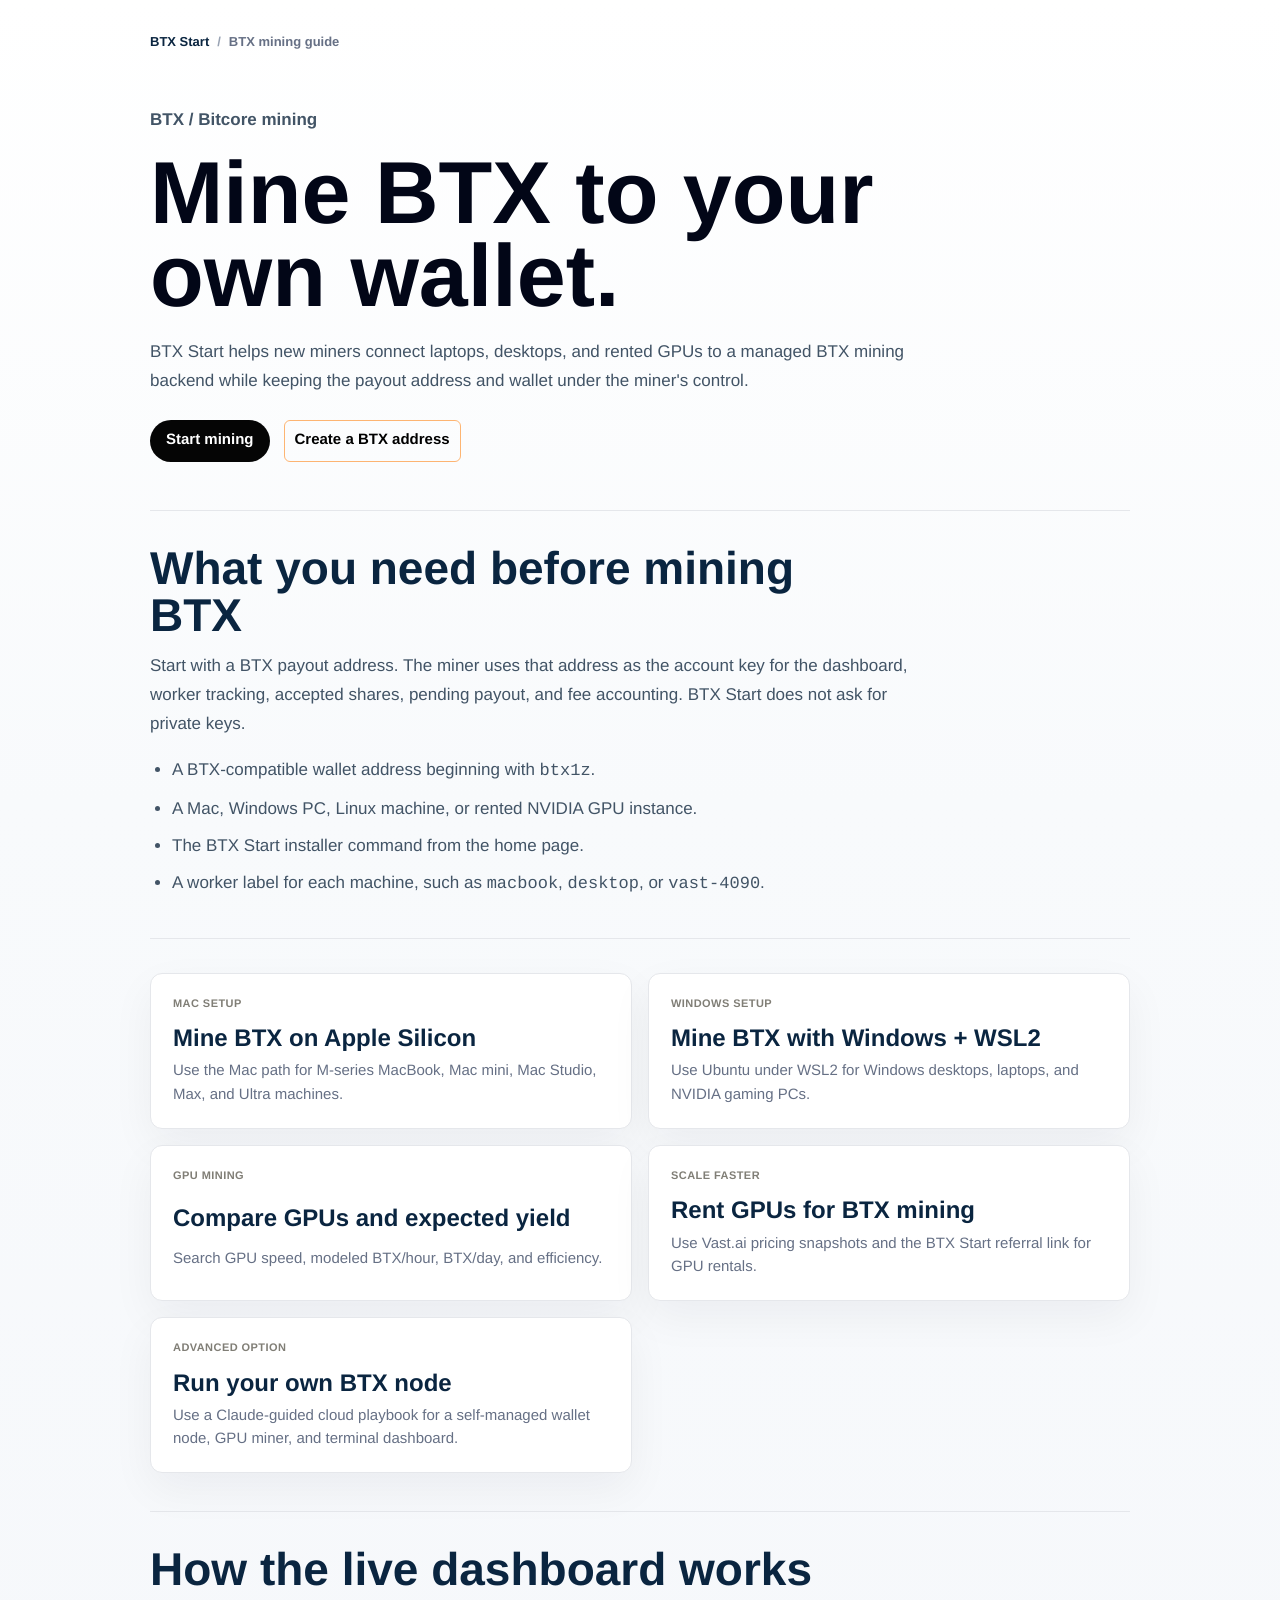
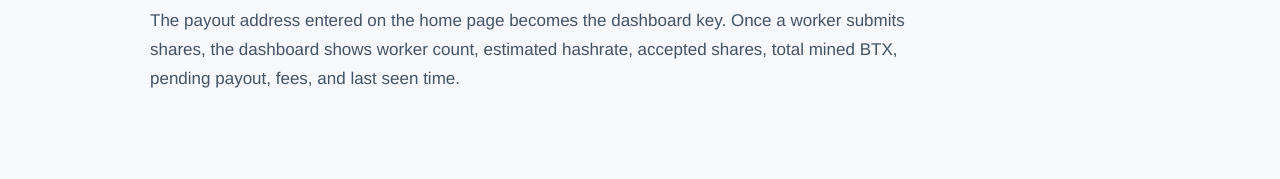
==== commit 910185a3: "Add guided cloud mining option" ====
--- a/btx-mining.html
+++ b/btx-mining.html
@@ -115,6 +115,11 @@
             <strong>Rent GPUs for BTX mining</strong>
             <p>Use Vast.ai pricing snapshots and the BTX Start referral link for GPU rentals.</p>
           </a>
+          <a href="guided-cloud-btx-mining.html">
+            <span class="metric-label">Advanced option</span>
+            <strong>Run your own BTX node</strong>
+            <p>Use a Claude-guided cloud playbook for a self-managed wallet node, GPU miner, and terminal dashboard.</p>
+          </a>
         </section>
 
         <section>
--- a/assets/styles.css
+++ b/assets/styles.css
@@ -3652,6 +3652,67 @@
   padding: 0 26px 26px;
 }
 
+.cloud-playbook {
+  display: grid;
+  grid-template-columns: minmax(0, 1.4fr) minmax(220px, 0.8fr) minmax(220px, 0.8fr);
+  gap: 14px;
+}
+
+.cloud-playbook-main,
+.cloud-playbook-card {
+  min-width: 0;
+  padding: 24px;
+  border: 1px solid #e6ebf1;
+  border-radius: 12px;
+  background: #ffffff;
+  box-shadow: 0 14px 40px rgba(15, 23, 42, 0.04);
+}
+
+.cloud-playbook-main {
+  background:
+    radial-gradient(circle at 6% 0%, rgba(99, 91, 255, 0.1), transparent 38%),
+    linear-gradient(135deg, #ffffff 0%, #f8fafc 100%);
+}
+
+.cloud-playbook-main h3 {
+  max-width: 560px;
+  margin: 6px 0 10px;
+  color: #0a2540;
+  font-size: clamp(34px, 4vw, 58px);
+  font-weight: 760;
+  line-height: 0.96;
+}
+
+.cloud-playbook-main p,
+.cloud-playbook-card p {
+  margin: 0;
+  color: #425466;
+  font-size: 15px;
+  line-height: 1.58;
+}
+
+.cloud-playbook-actions {
+  display: flex;
+  flex-wrap: wrap;
+  gap: 12px;
+  margin-top: 20px;
+}
+
+.cloud-playbook-card strong {
+  display: block;
+  margin: 8px 0 10px;
+  color: #0a2540;
+  font-size: 28px;
+  font-weight: 760;
+  line-height: 1.02;
+}
+
+.cloud-playbook-card.warning {
+  border-color: rgba(255, 123, 0, 0.3);
+  background:
+    linear-gradient(135deg, rgba(255, 123, 0, 0.07), #ffffff 58%);
+}
+
 @media (max-width: 920px) {
   .reference-band {
     padding: 52px 16px;
@@ -3682,6 +3743,10 @@
   .reference-panel summary {
     min-height: 104px;
     padding: 22px;
+  }
+
+  .cloud-playbook {
+    grid-template-columns: 1fr;
   }
 }
 
